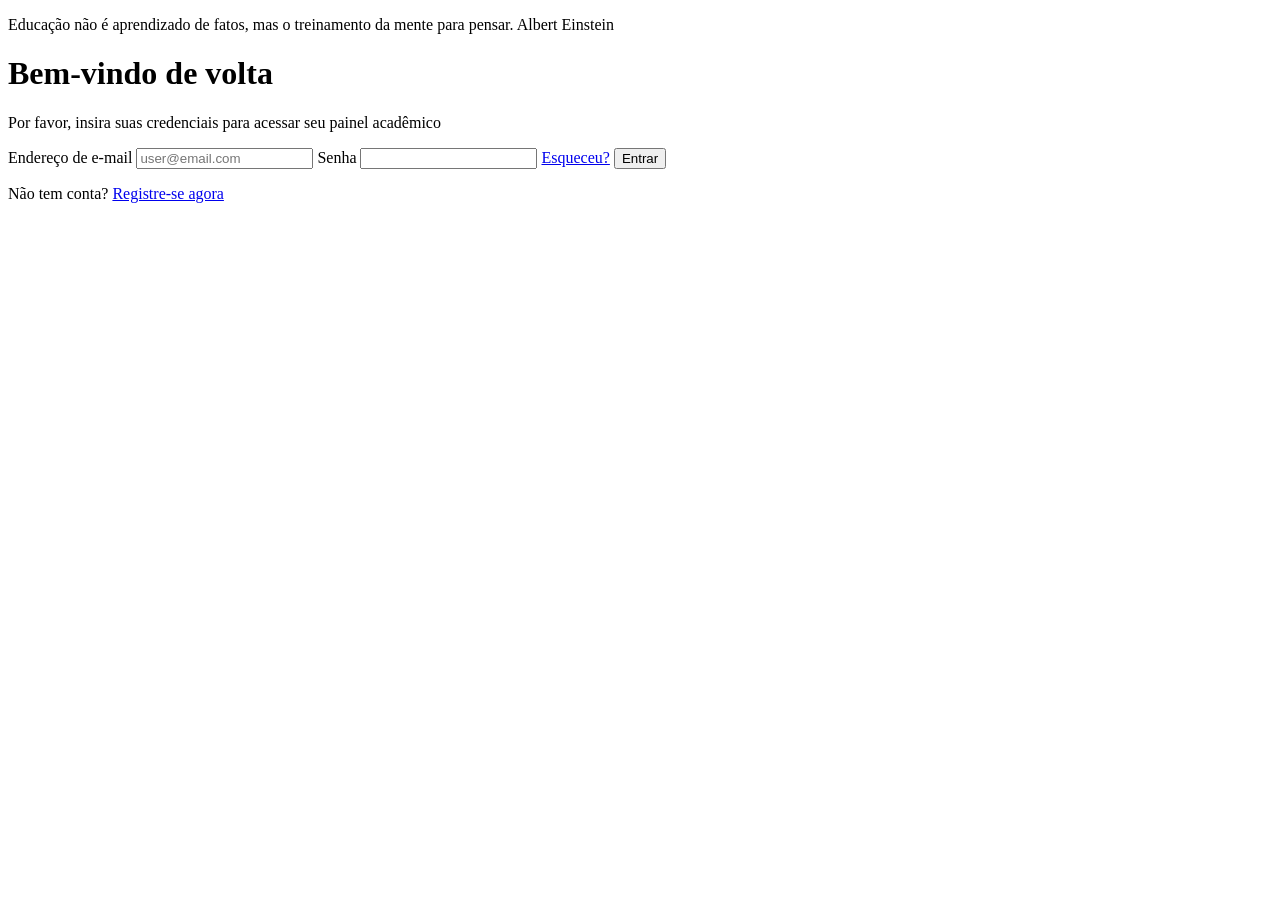
==== index.html @ f75f3f67 "initial commit" ====
<!doctype html>
<html lang="en">
  <head>
    <meta charset="UTF-8" />
    <meta name="viewport" content="width=device-width, initial-scale=1.0" />
    <title>Login</title>
  </head>
  <body>
    <aside>
      <p>
        Educação não é aprendizado de fatos, mas o treinamento da mente para
        pensar.
        <span>Albert Einstein</span>
      </p>
    </aside>

    <main>
      <h1>Bem-vindo de volta</h1>
      <p>
        Por favor, insira suas credenciais para acessar seu painel acadêmico
      </p>

      <form action="/enviar" method="post">
        <label for="email">Endereço de e-mail</label>
        <input
          id="email"
          name="email"
          type="text"
          placeholder="user@email.com"
        />

        <label>Senha</label>
        <input type="password" />

        <a href="recuperar-senha.html">Esqueceu?</a>

        <button type="submit">Entrar</button>
      </form>

      <p>
        Não tem conta? <a href="cadastro-usuario.html">Registre-se agora</a>
      </p>
    </main>
  </body>
</html>
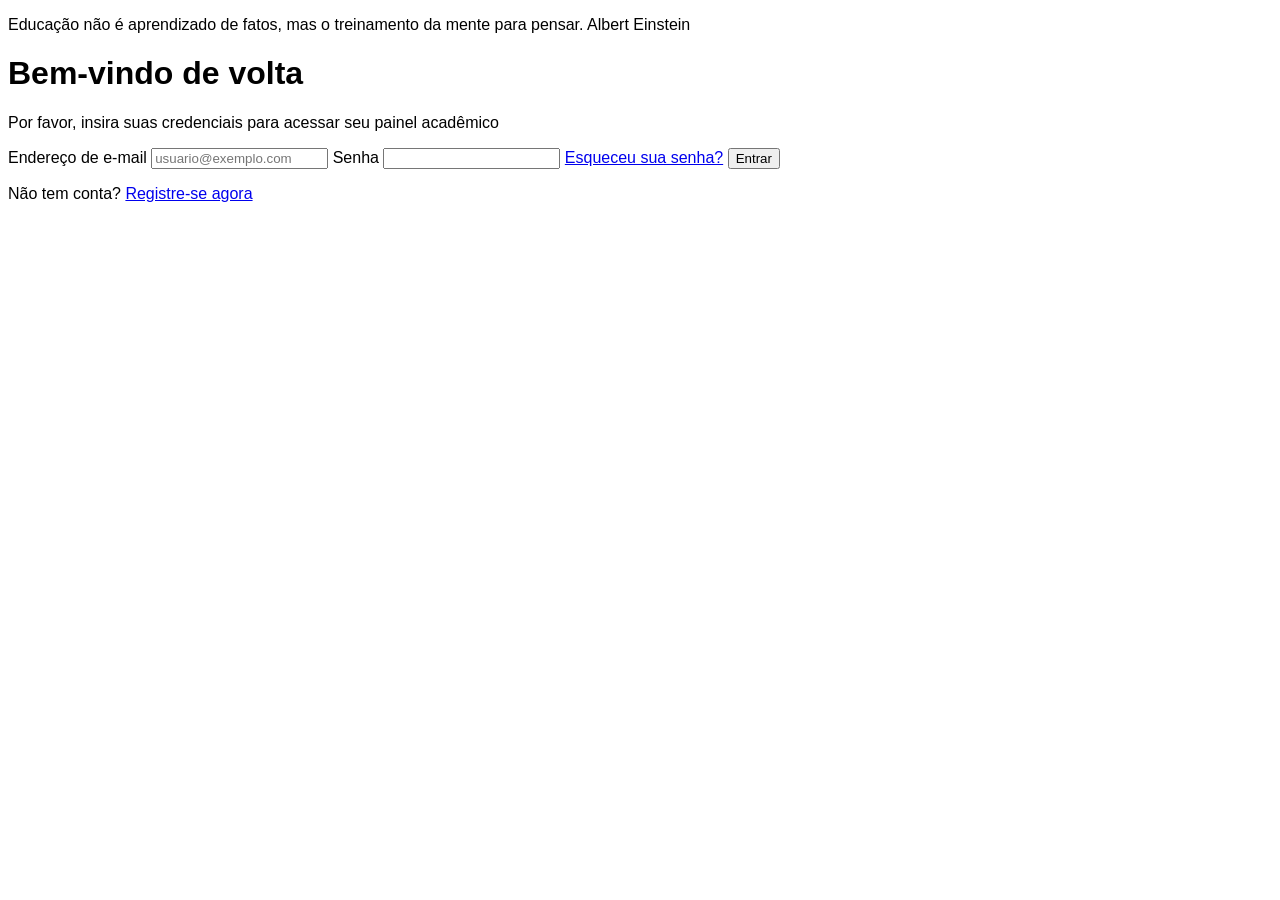
==== commit d649e8f8: "formata arquivos HTML corretamente e adiciona o readme" ====
--- a/index.html
+++ b/index.html
@@ -1,45 +1,44 @@
 <!doctype html>
-<html lang="en">
-  <head>
-    <meta charset="UTF-8" />
-    <meta name="viewport" content="width=device-width, initial-scale=1.0" />
-    <title>Login</title>
-  </head>
-  <body>
-    <aside>
-      <p>
-        Educação não é aprendizado de fatos, mas o treinamento da mente para
-        pensar.
-        <span>Albert Einstein</span>
-      </p>
-    </aside>
+<html lang="en" style="font-family: Arial, sans-serif">
 
-    <main>
-      <h1>Bem-vindo de volta</h1>
-      <p>
-        Por favor, insira suas credenciais para acessar seu painel acadêmico
-      </p>
+<head>
+  <meta charset="UTF-8" />
+  <link rel="stylesheet" href="styles.css" />
+  <meta name="viewport" content="width=device-width, initial-scale=1.0" />
+  <title>Login</title>
+</head>
 
-      <form action="/enviar" method="post">
-        <label for="email">Endereço de e-mail</label>
-        <input
-          id="email"
-          name="email"
-          type="text"
-          placeholder="user@email.com"
-        />
+<body>
+  <aside>
+    <p>
+      Educação não é aprendizado de fatos, mas o treinamento da mente para
+      pensar.
+      <span>Albert Einstein</span>
+    </p>
+  </aside>
 
-        <label>Senha</label>
-        <input type="password" />
+  <main>
+    <h1>Bem-vindo de volta</h1>
+    <p>
+      Por favor, insira suas credenciais para acessar seu painel acadêmico
+    </p>
 
-        <a href="recuperar-senha.html">Esqueceu?</a>
+    <form action="/enviar" method="post">
+      <label for="email">Endereço de e-mail</label>
+      <input id="email" name="email" type="text" placeholder="usuario@exemplo.com" />
 
-        <button type="submit">Entrar</button>
-      </form>
+      <label>Senha</label>
+      <input type="password" />
 
-      <p>
-        Não tem conta? <a href="cadastro-usuario.html">Registre-se agora</a>
-      </p>
-    </main>
-  </body>
-</html>
+      <a href="recuperar-senha.html">Esqueceu sua senha?</a>
+
+      <button type="submit">Entrar</button>
+    </form>
+
+    <p>
+      Não tem conta? <a href="cadastro-usuario.html">Registre-se agora</a>
+    </p>
+  </main>
+</body>
+
+</html>
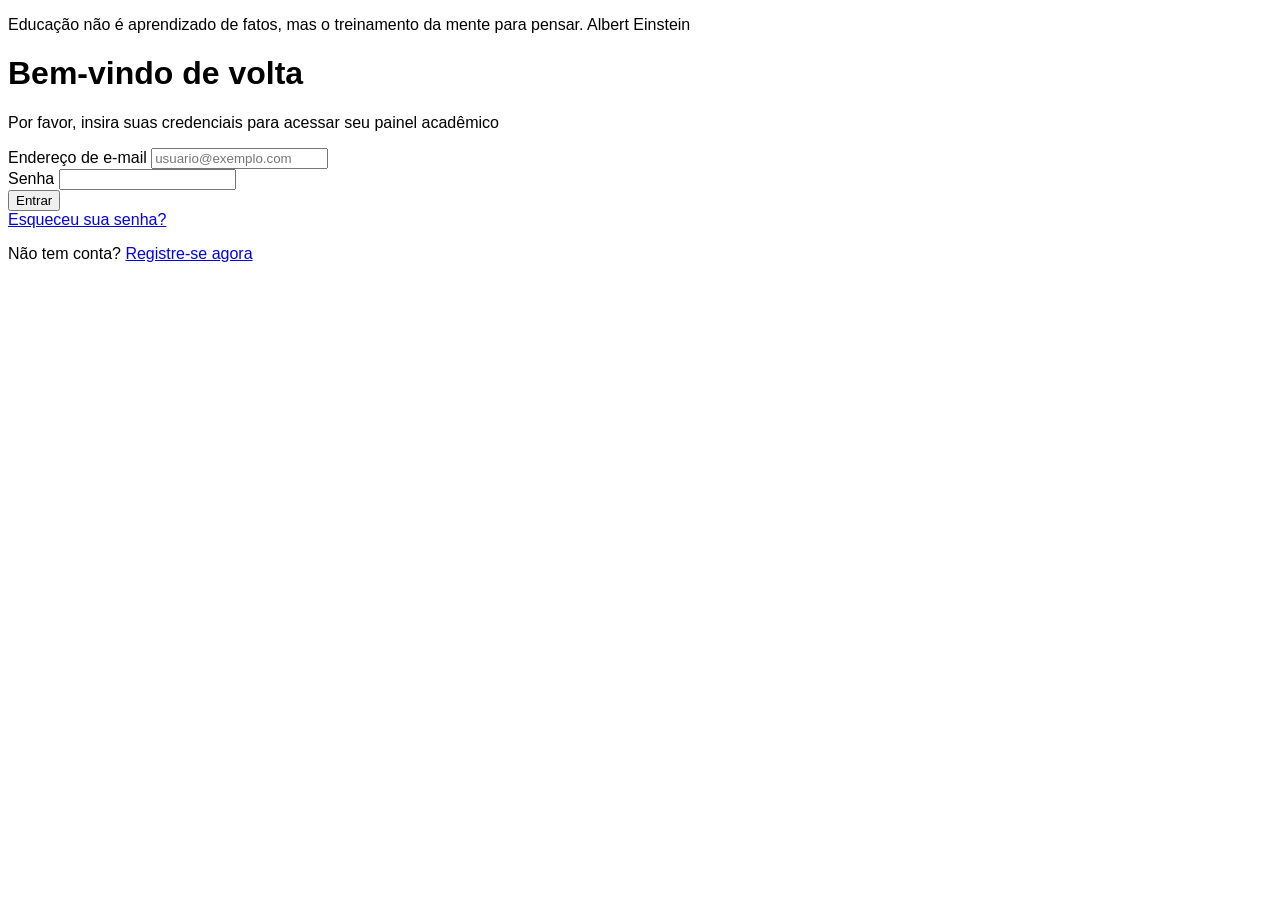
==== commit 2cc1fe09: "cria tela de redefinir senha, padroniza fonte e separa inuputs em divs" ====
--- a/index.html
+++ b/index.html
@@ -24,15 +24,21 @@
     </p>
 
     <form action="/enviar" method="post">
-      <label for="email">Endereço de e-mail</label>
-      <input id="email" name="email" type="text" placeholder="usuario@exemplo.com" />
+      <div>
+        <label for="email">Endereço de e-mail</label>
+        <input id="email" name="email" type="text" placeholder="usuario@exemplo.com" />
+      </div>
 
-      <label>Senha</label>
-      <input type="password" />
-
-      <a href="recuperar-senha.html">Esqueceu sua senha?</a>
-
-      <button type="submit">Entrar</button>
+      <div>
+        <label>Senha</label>
+        <input type="password" />
+      </div>
+      <div>
+        <button type="submit">Entrar</button>
+      </div>
+      <div>
+        <a href="recuperar-senha.html">Esqueceu sua senha?</a>
+      </div>
     </form>
 
     <p>
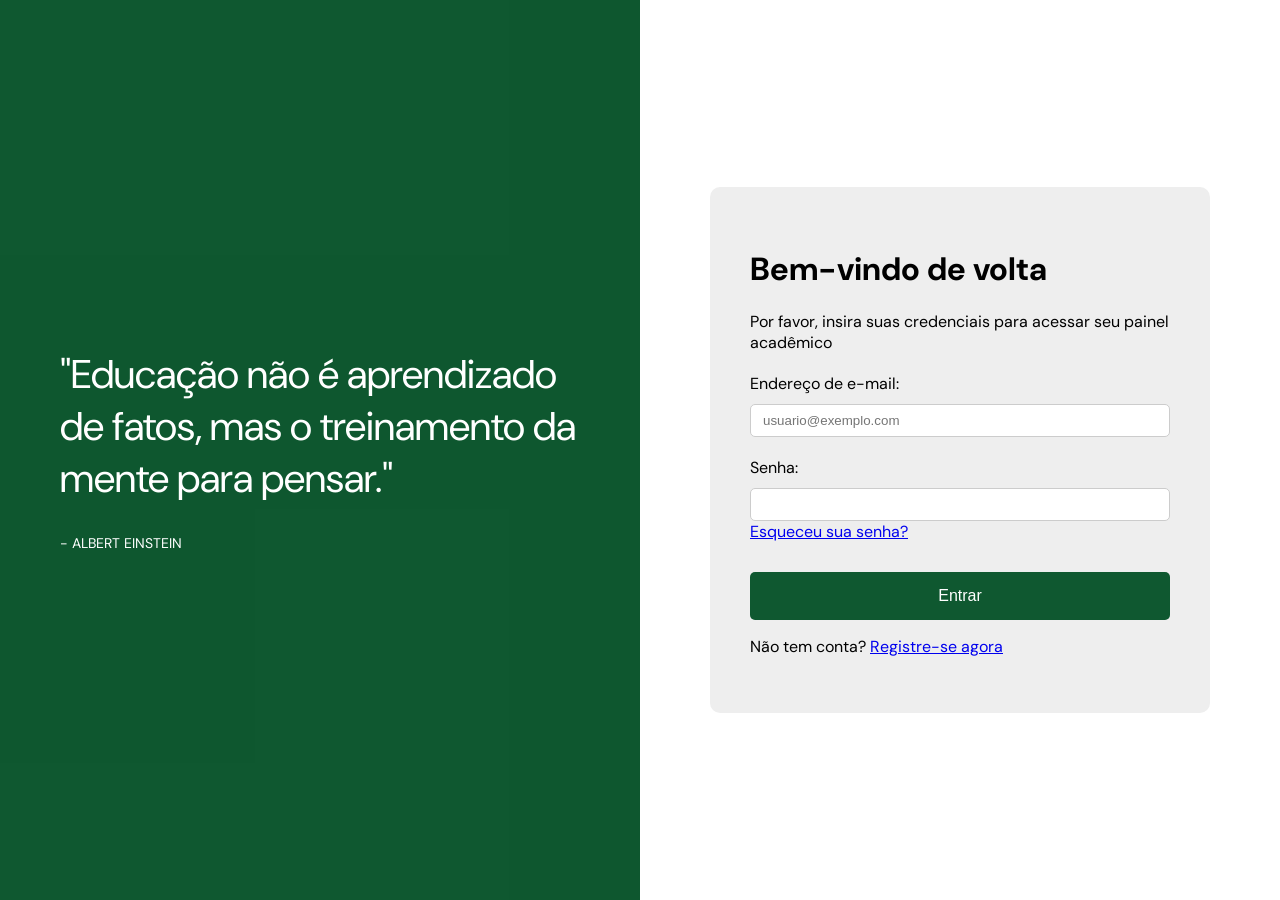
==== commit 299104bc: "adiciona css na pagina" ====
--- a/index.html
+++ b/index.html
@@ -9,42 +9,47 @@
 </head>
 
 <body>
-  <aside>
-    <p>
-      Educação não é aprendizado de fatos, mas o treinamento da mente para
-      pensar.
-      <span>Albert Einstein</span>
-    </p>
-  </aside>
+  <div class="container">
+    <aside>
+      <p>
+        "Educação não é aprendizado de fatos, mas o treinamento da mente para
+        pensar."
+        <span>- Albert Einstein</span>
+      </p>
+    </aside>
 
-  <main>
-    <h1>Bem-vindo de volta</h1>
-    <p>
-      Por favor, insira suas credenciais para acessar seu painel acadêmico
-    </p>
+    <main>
+      <div class="card">
+        <h1>Bem-vindo de volta</h1>
+        <p>
+          Por favor, insira suas credenciais para acessar seu painel acadêmico
+        </p>
 
-    <form action="/enviar" method="post">
-      <div>
-        <label for="email">Endereço de e-mail</label>
-        <input id="email" name="email" type="text" placeholder="usuario@exemplo.com" />
+        <form action="/enviar" method="post">
+          <div>
+            <label for="email">Endereço de e-mail:</label>
+            <input id="email" name="email" type="email" placeholder="usuario@exemplo.com" />
+          </div>
+
+          <div>
+            <label>Senha:</label>
+            <input type="password" />
+          </div>
+          <div>
+            <a href="recuperar-senha.html">Esqueceu sua senha?</a>
+          </div>
+
+          <div>
+            <button type="submit">Entrar</button>
+          </div>
+        </form>
+
+        <p>
+          Não tem conta? <a href="cadastro-usuario.html">Registre-se agora</a>
+        </p>
       </div>
-
-      <div>
-        <label>Senha</label>
-        <input type="password" />
-      </div>
-      <div>
-        <button type="submit">Entrar</button>
-      </div>
-      <div>
-        <a href="recuperar-senha.html">Esqueceu sua senha?</a>
-      </div>
-    </form>
-
-    <p>
-      Não tem conta? <a href="cadastro-usuario.html">Registre-se agora</a>
-    </p>
-  </main>
+    </main>
+  </div>
 </body>
 
 </html>
--- a/styles.css
+++ b/styles.css
@@ -0,0 +1,106 @@
+@import url('https://fonts.googleapis.com/css2?family=DM+Sans:ital,opsz@0,9..40;1,9..40&display=swap');
+
+*{
+    box-sizing: border-box;
+}
+html,
+body{
+    border: 0;
+    margin: 0;
+    padding: 0;
+    
+    font-family: "DM Sans", sans-serif;
+    font-optical-sizing: auto;
+    font-weight: 400;
+    font-style: normal;
+}
+.container{
+    display: flex;
+}
+
+
+aside{
+    display: flex;
+    align-items: center;
+    justify-content: center;
+    background-color: #0f5830;
+    background-image: url('https://upload.wikimedia.org/wikipedia/commons/d/d3/Albert_Einstein_Head.jpg');
+    background-size: cover;
+    background-position: center;
+    background-repeat: no-repeat;
+    position: relative;
+    width: 50%;
+    color: #ffffff;
+    height: 100vh;
+    font-size: 40px;
+    padding: 60px;
+}
+
+aside::before {
+    content: '';
+    position: absolute;
+    top: 0;
+    left: 0;
+    right: 0;
+    bottom: 0;
+    background-color: rgba(15, 88, 48, 0.7);
+    z-index: 1;
+}
+
+aside p {
+    position: relative;
+    z-index: 2;
+}
+
+aside p span{
+    margin-top: 30px;
+    font-size: 14px;
+    text-transform: uppercase;
+    display: block;
+}
+
+main{
+    display: flex;
+    align-items: center;
+    justify-content: center;
+    width: 50%;   
+    background-color: #ffffffee ;
+    height: 100vh;
+
+}
+
+.card {
+    width: 500px;
+    margin: 0 auto;
+    padding: 40px;
+    text-align: left;
+    background-color: #eeeeee;
+    border-radius: 10px;
+}
+
+.card label {
+    display: block;
+    margin-top: 20px;
+    margin-bottom: 10px;
+}
+
+
+.card input {
+   display: block;
+   width: 100%;
+   border: 1px solid #cccccc;
+   padding: 8px 12px;
+   border-radius: 5px;
+}
+
+.card button {
+    margin-top: 30px;
+    padding: 15px 20px;
+    background-color: #0f5830;
+    color: #ffffff;
+    border: none;
+    border-radius: 5px;
+    cursor: pointer;
+    width: 100%;
+    font-size: medium;
+}
